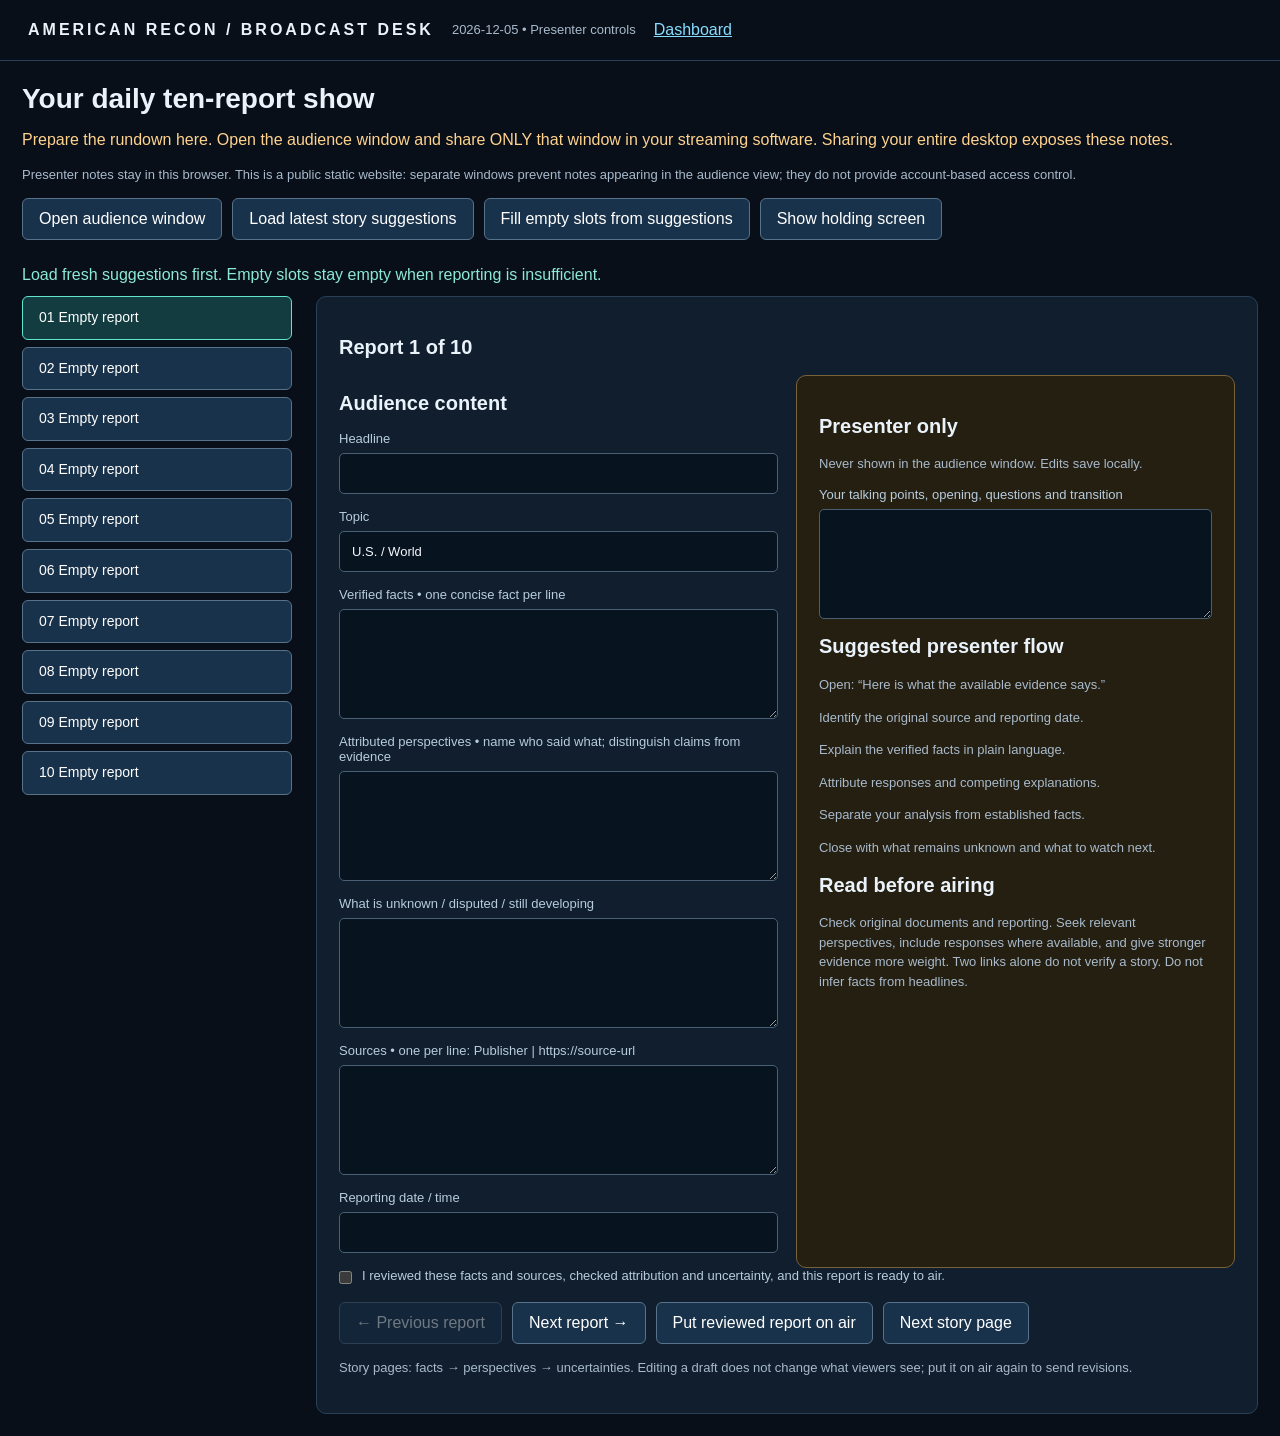
==== static/broadcast-desk.html @ 56f36a17 "Add daily broadcast desk with separate presenter and audience windows" ====
<!doctype html><html lang="en"><meta charset="utf-8"><meta name="viewport" content="width=device-width,initial-scale=1"><title>American Recon | Broadcast Desk</title>
<style>
:root{font-family:Arial,sans-serif;color:#eaf2fa;background:#080f19;color-scheme:dark}*{box-sizing:border-box}body{margin:0}button,input,textarea,select{font:inherit}button,a{touch-action:manipulation}button{background:#19324b;color:white;border:1px solid #57738a;padding:11px 16px;border-radius:6px;cursor:pointer}button:hover{background:#28516e}button:disabled{opacity:.4;cursor:default}header{padding:20px 28px;border-bottom:1px solid #294058;display:flex;align-items:center;gap:18px;flex-wrap:wrap}header b{letter-spacing:3px}small,.muted{color:#a8bacb;font-size:13px;line-height:1.5}a{color:#87ddff}main{padding:22px;max-width:1600px;margin:auto}.toolbar{display:flex;gap:10px;flex-wrap:wrap;margin:14px 0}.layout{display:grid;grid-template-columns:270px 1fr;gap:24px}nav{display:flex;flex-direction:column;gap:7px}nav button{text-align:left;font-size:14px;line-height:1.4}nav button[aria-current=true]{border-color:#60e5cf;background:#123c40}.panel{background:#101e2d;border:1px solid #294158;border-radius:10px;padding:22px}.editor{display:grid;grid-template-columns:1fr 1fr;gap:18px}label{display:block;font-size:13px;color:#b7ccdd;margin-bottom:15px}input,textarea{display:block;width:100%;background:#07131f;color:#f5f8ff;border:1px solid #496074;padding:12px;border-radius:5px;margin-top:7px}textarea{min-height:110px;resize:vertical}.note{background:#251f12;border-color:#79623a}h1{font-size:28px;margin:0}h2{font-size:20px}.status{padding:12px 0;min-height:38px;color:#8ce9d6}.warning{color:#ffd28d}.review{display:flex;gap:10px;align-items:start}.review input{width:auto;margin:3px 0}.stage{min-height:100vh;background:#eff3f5;color:#102234;display:flex;flex-direction:column}.stage header{background:#071b2e;color:white;border-bottom:6px solid #c83440;justify-content:space-between}.stage main{width:100%;padding:42px 6vw;flex:1}.stage h1{font-size:clamp(32px,4.5vw,72px);max-width:1300px;line-height:1.1;letter-spacing:-1px;margin:18px 0 30px}.stage h2{font-size:24px;color:#163c57}.stage p,.stage li{font-size:clamp(20px,2vw,31px);line-height:1.45}.stage ul{padding-left:30px}.stage .perspective{border-left:5px solid #567a94;padding-left:20px}.stage footer{padding:16px 6vw;background:#102d46;color:#dce8ef;display:flex;gap:20px;justify-content:space-between}.stage small{color:inherit}.stage a{color:#174a6a}.stage .sources{font-size:17px;display:flex;gap:18px;flex-wrap:wrap}.stage .caution{font-size:19px;color:#644b25}.stage .badge{font-weight:bold;letter-spacing:2px;font-size:15px;color:#31596f}.stage .hold{margin-top:14vh}.stage .hold p{color:#456}.stage .page{max-width:1250px}.stage .page[hidden]{display:none}.kbd{font-family:monospace}.safe{color:#80ead2}@media(max-width:850px){.layout,.editor{grid-template-columns:1fr}nav{max-height:220px;overflow:auto}.stage main{padding:25px}.stage footer{padding:15px}header{padding:16px}}
</style>
<body><div id="app"></div><script>
(()=>{'use strict';
const root=document.getElementById('app'),stageToken=new URLSearchParams(location.hash.slice(1)).get('stage');
const el=(tag,text,parent,cls)=>{const n=document.createElement(tag);if(text)n.textContent=text;if(cls)n.className=cls;if(parent)parent.append(n);return n};
const clean=v=>String(v||'').slice(0,6000),url=v=>{try{const u=new URL(v);return ['https:','http:'].includes(u.protocol)?u.href:''}catch{return ''}};
function sourceLines(s){return clean(s).split('\n').map(x=>{const i=x.indexOf('|');return {label:(i<0?'Source':x.slice(0,i)).trim(),url:url(i<0?x.trim():x.slice(i+1).trim())}}).filter(x=>x.url).slice(0,8)}
function bullets(s,p){const u=el('ul','',p);clean(s).split('\n').filter(x=>x.trim()).forEach(x=>el('li',x.trim(),u))}
function audience(s){root.replaceChildren();root.className='stage';const h=el('header','',root);el('b','AMERICAN RECON',h);el('span',s?.date||'BROADCAST',h);const m=el('main','',root);if(!s||s.hold){const box=el('div','',m,'hold');el('div','INDEPENDENT NEWS BRIEFING',box,'badge');el('h1','American Recon Daily Briefing',box);el('p','The next report will appear here.',box)}else{el('div','REPORT '+s.number+' / 10  •  '+s.topic,m,'badge');el('h1',clean(s.title),m);const box=el('section','',m,'page');if(s.page===0){el('h2','What is established',box);bullets(s.facts,box)}else if(s.page===1){el('h2','Statements and perspectives',box);el('p',clean(s.views)||'No additional attributed perspectives included.',box,'perspective')}else{el('h2','What remains unclear',box);el('p',clean(s.unknown)||'No additional uncertainty entered by the presenter.',box,'caution')}const sources=el('div','',m,'sources');for(const a of s.sources||[]){const link=el('a',clean(a.label),sources);link.href=url(a.url);link.target='_blank';link.rel='noopener noreferrer'}el('p','Reporting date: '+clean(s.published||'See linked sources'),m,'caution')}
const f=el('footer','',root);el('span','FACTS • SOURCES • CONTEXT',f);el('small',s?.hold?'Awaiting presenter':s?'Source links shown for review. Commentary is the presenter’s.':'Awaiting presenter',f)}
if(stageToken){audience(null);const ch=new BroadcastChannel('ar-show-'+stageToken);ch.onmessage=e=>{if(e.data?.type==='story')audience(e.data.payload)};ch.postMessage({type:'ready'});setInterval(()=>ch.postMessage({type:'ready'}),5000);return}
const day=()=>new Intl.DateTimeFormat('en-CA',{timeZone:'America/New_York',year:'numeric',month:'2-digit',day:'2-digit'}).format(new Date());
let date=day(),key='ar-rundown-v1-'+date,selected=0,page=0,live=null,channel=null,windowRef=null,drafts=[],available=[];
const empty=()=>({title:'',topic:'U.S. / World',facts:'',views:'',unknown:'',sources:'',published:'',notes:'',approved:false});
try{drafts=JSON.parse(localStorage.getItem(key)||'[]')}catch{}if(!Array.isArray(drafts))drafts=[];drafts=Array.from({length:10},(_,i)=>({...empty(),...drafts[i]}));
function save(){try{localStorage.setItem(key,JSON.stringify(drafts));status.textContent='Saved on this browser • '+date}catch{status.textContent='Browser storage unavailable. Keep this window open; changes are not saved.'}}
el('header','',root);const header=root.firstChild;el('b','AMERICAN RECON / BROADCAST DESK',header);el('small',date+' • Presenter controls',header);const home=el('a','Dashboard',header);home.href='./index.html';const main=el('main','',root);el('h1','Your daily ten-report show',main);el('p','Prepare the rundown here. Open the audience window and share ONLY that window in your streaming software. Sharing your entire desktop exposes these notes.',main,'warning');el('p','Presenter notes stay in this browser. This is a public static website: separate windows prevent notes appearing in the audience view; they do not provide account-based access control.',main,'muted');
const tools=el('div','',main,'toolbar');const open=el('button','Open audience window',tools),load=el('button','Load latest story suggestions',tools),fill=el('button','Fill empty slots from suggestions',tools),hold=el('button','Show holding screen',tools);const status=el('div','Ready. Review each story before putting it on air.',main,'status');const layout=el('div','',main,'layout'),nav=el('nav','',layout),panel=el('section','',layout,'panel');const selection=el('h2','',panel);const editor=el('div','',panel,'editor'),publicBox=el('div','',editor),privateBox=el('div','',editor,'panel note');el('h2','Audience content',publicBox);el('h2','Presenter only',privateBox);el('p','Never shown in the audience window. Edits save locally.',privateBox,'muted');
const fields={};function field(k,label,parent,multi=true){const l=el('label',label,parent),n=el(multi?'textarea':'input','',l);n.id='field-'+k;fields[k]=n;n.oninput=()=>{drafts[selected][k]=n.value;drafts[selected].approved=false;approve.checked=false;save();drawNav()};return n}
field('title','Headline',publicBox,false);field('topic','Topic',publicBox,false);field('facts','Verified facts • one concise fact per line',publicBox);field('views','Attributed perspectives • name who said what; distinguish claims from evidence',publicBox);field('unknown','What is unknown / disputed / still developing',publicBox);field('sources','Sources • one per line: Publisher | https://source-url',publicBox);field('published','Reporting date / time',publicBox,false);field('notes','Your talking points, opening, questions and transition',privateBox);const suggestions=el('div','',privateBox);el('h2','Read before airing',privateBox);el('p','Check original documents and reporting. Seek relevant perspectives, include responses where available, and give stronger evidence more weight. Two links alone do not verify a story. Do not infer facts from headlines.',privateBox,'muted');const lab=el('label','',panel,'review'),approve=el('input','',lab);approve.type='checkbox';el('span','I reviewed these facts and sources, checked attribution and uncertainty, and this report is ready to air.',lab);approve.onchange=()=>{drafts[selected].approved=approve.checked;save();drawNav()};
const controls=el('div','',panel,'toolbar');const prev=el('button','← Previous report',controls),next=el('button','Next report →',controls),air=el('button','Put reviewed report on air',controls),step=el('button','Next story page',controls);el('p','Story pages: facts → perspectives → uncertainties. Editing a draft does not change what viewers see; put it on air again to send revisions.',panel,'muted');
function drawNav(){nav.replaceChildren();drafts.forEach((d,i)=>{const b=el('button',String(i+1).padStart(2,'0')+' '+(d.approved?'✓ ':'')+(d.title||'Empty report'),nav);b.setAttribute('aria-current',String(i===selected));b.onclick=()=>{selected=i;draw()}})}
function draw(){drawNav();selection.textContent='Report '+(selected+1)+' of 10';for(const [k,n]of Object.entries(fields))n.value=drafts[selected][k]||'';approve.checked=!!drafts[selected].approved;prev.disabled=selected===0;next.disabled=selected===9;suggestions.replaceChildren();el('h2','Suggested presenter flow',suggestions);['Open: “Here is what the available evidence says.”','Identify the original source and reporting date.','Explain the verified facts in plain language.','Attribute responses and competing explanations.','Separate your analysis from established facts.','Close with what remains unknown and what to watch next.'].forEach(x=>el('p',x,suggestions,'muted'))}
function send(){if(channel&&live)channel.postMessage({type:'story',payload:live})}
open.onclick=()=>{if(windowRef&&!windowRef.closed){windowRef.focus();return}if(!channel){const token=crypto.randomUUID();channel=new BroadcastChannel('ar-show-'+token);channel.token=token;channel.onmessage=e=>{if(e.data?.type==='ready')send()}}windowRef=window.open('./broadcast-desk.html#stage='+channel.token,'ar-audience','popup,width=1280,height=720');if(!windowRef){status.textContent='Allow pop-ups for this site, then click Open audience window again.';return}if(!live)live={hold:true,date};status.textContent='Audience window opened. Share that WINDOW only; do a recording test before going live.'};
hold.onclick=()=>{live={hold:true,date};send();status.textContent='Holding screen sent to audience.'};prev.onclick=()=>{selected=Math.max(0,selected-1);draw()};next.onclick=()=>{selected=Math.min(9,selected+1);draw()};
air.onclick=()=>{const d=drafts[selected],sources=sourceLines(d.sources),domains=new Set(sources.map(s=>new URL(s.url).hostname.replace(/^www\./,'')));if(!d.approved||!d.title.trim()||!d.facts.trim()||!d.unknown.trim()||domains.size<2){status.textContent='Before airing: enter headline, verified facts, uncertainty, links from at least two domains, and check the review box.';return}if(!windowRef||windowRef.closed){status.textContent='Open the audience window first.';return}page=0;live={date,number:selected+1,topic:clean(d.topic),title:clean(d.title),facts:clean(d.facts),views:clean(d.views),unknown:clean(d.unknown),published:clean(d.published),sources,page};send();status.textContent='ON AIR • Report '+(selected+1)+' • Facts page. Notes were not sent.'};step.onclick=()=>{if(!live||live.hold)return;page=(page+1)%3;live.page=page;send();status.textContent='ON AIR • '+['Facts','Perspectives','Uncertainties'][page]};
async function collect(){load.disabled=true;status.textContent='Checking the latest published collection…';try{let r=await fetch('./dashboard.json?t='+Date.now(),{cache:'no-store',signal:AbortSignal.timeout(20000)});if(!r.ok)throw Error('Collection HTTP '+r.status);const data=await r.json(),stamp=Date.parse(data.updated_at);if(!Number.isFinite(stamp)||Date.now()-stamp>3600000||stamp>Date.now()+300000)throw Error('Collection is stale or timestamp invalid');const seen=new Set();available=(data.intelligence?.articles||[]).filter(a=>{const t=Date.parse(a.published_at),u=url(a.url),k=clean(a.title).toLowerCase().replace(/[^a-z0-9]/g,'');if(a.stale||!u||!k||seen.has(k)||!Number.isFinite(t)||Date.now()-t>86400000||t>Date.now()+300000)return false;seen.add(k);return true}).sort((a,b)=>Date.parse(b.published_at)-Date.parse(a.published_at));status.textContent=available.length+' recent headline suggestions • collection '+new Date(stamp).toLocaleString()+'. Suggestions are unverified drafts, not completed reports.'}catch(e){available=[];status.textContent='Could not load fresh suggestions: '+e.message+'. Saved rundown retained.'}finally{load.disabled=false}}
load.onclick=collect;fill.onclick=()=>{if(!available.length){status.textContent='Load fresh suggestions first. Empty slots stay empty when reporting is insufficient.';return}let added=0;const counts={},used=new Set(drafts.filter(d=>d.title).map(d=>d.title.toLowerCase()));for(const a of available){const slot=drafts.findIndex(d=>!d.title.trim());if(slot<0)break;const source=a.source||new URL(a.url).hostname,topic=a.topics?.[0]||'General';if((counts[source]||0)>=2||used.has(a.title.toLowerCase()))continue;const words=new Set(a.title.toLowerCase().match(/[a-z]{4,}/g)||[]);if(drafts.some(d=>{const w=new Set(d.title.toLowerCase().match(/[a-z]{4,}/g)||[]);return w.size&&[...words].filter(x=>w.has(x)).length/Math.max(words.size,w.size)>.65}))continue;drafts[slot]={...empty(),title:a.title,topic,sources:source+' | '+a.url,published:a.published_at,notes:'DRAFT — verify the full report before airing.\nOpening: '+source+' reports: '+a.title+'\nFind the primary document and independent corroboration.\nWho is affected? What is the response?\nWhat evidence supports each claim? What is still unknown?\nTransition: Explain why the next report matters.'};used.add(a.title.toLowerCase());counts[source]=(counts[source]||0)+1;added++}save();draw();status.textContent='Added '+added+' draft suggestions. No stories were changed on air. Fill facts, perspectives, uncertainties and sources before review.'};
window.addEventListener('beforeunload',()=>{if(channel){live={hold:true,date};send()}});draw();collect().then(()=>{if(drafts.some(d=>!d.title.trim()))fill.onclick()});
})();
</script></body></html>
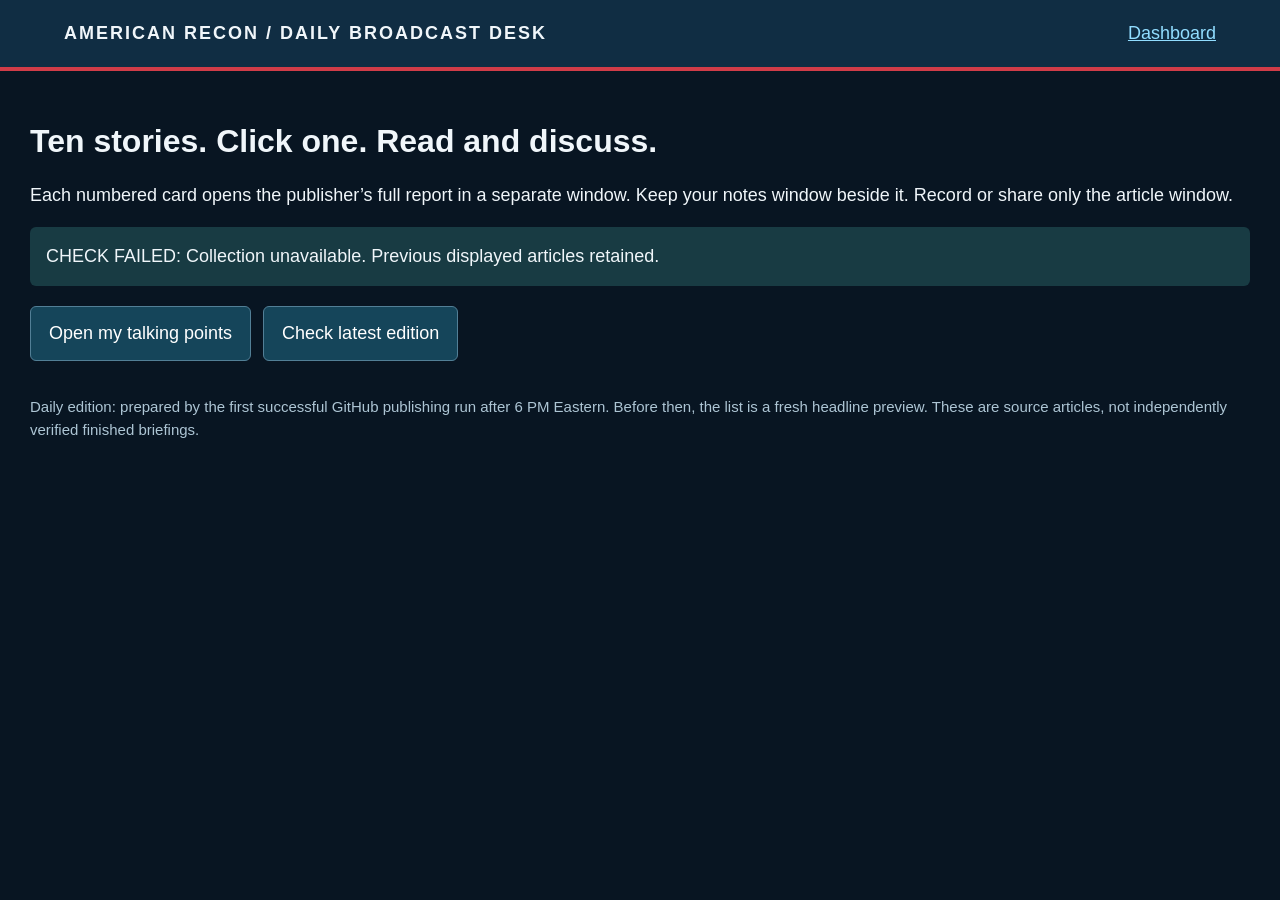
==== commit 79c035ea: "Simplify broadcast desk and prepare daily source rundown after 6PM Eastern" ====
--- a/static/broadcast-desk.html
+++ b/static/broadcast-desk.html
@@ -1,35 +1,11 @@
-<!doctype html><html lang="en"><meta charset="utf-8"><meta name="viewport" content="width=device-width,initial-scale=1"><title>American Recon | Broadcast Desk</title>
-<style>
-:root{font-family:Arial,sans-serif;color:#eaf2fa;background:#080f19;color-scheme:dark}*{box-sizing:border-box}body{margin:0}button,input,textarea,select{font:inherit}button,a{touch-action:manipulation}button{background:#19324b;color:white;border:1px solid #57738a;padding:11px 16px;border-radius:6px;cursor:pointer}button:hover{background:#28516e}button:disabled{opacity:.4;cursor:default}header{padding:20px 28px;border-bottom:1px solid #294058;display:flex;align-items:center;gap:18px;flex-wrap:wrap}header b{letter-spacing:3px}small,.muted{color:#a8bacb;font-size:13px;line-height:1.5}a{color:#87ddff}main{padding:22px;max-width:1600px;margin:auto}.toolbar{display:flex;gap:10px;flex-wrap:wrap;margin:14px 0}.layout{display:grid;grid-template-columns:270px 1fr;gap:24px}nav{display:flex;flex-direction:column;gap:7px}nav button{text-align:left;font-size:14px;line-height:1.4}nav button[aria-current=true]{border-color:#60e5cf;background:#123c40}.panel{background:#101e2d;border:1px solid #294158;border-radius:10px;padding:22px}.editor{display:grid;grid-template-columns:1fr 1fr;gap:18px}label{display:block;font-size:13px;color:#b7ccdd;margin-bottom:15px}input,textarea{display:block;width:100%;background:#07131f;color:#f5f8ff;border:1px solid #496074;padding:12px;border-radius:5px;margin-top:7px}textarea{min-height:110px;resize:vertical}.note{background:#251f12;border-color:#79623a}h1{font-size:28px;margin:0}h2{font-size:20px}.status{padding:12px 0;min-height:38px;color:#8ce9d6}.warning{color:#ffd28d}.review{display:flex;gap:10px;align-items:start}.review input{width:auto;margin:3px 0}.stage{min-height:100vh;background:#eff3f5;color:#102234;display:flex;flex-direction:column}.stage header{background:#071b2e;color:white;border-bottom:6px solid #c83440;justify-content:space-between}.stage main{width:100%;padding:42px 6vw;flex:1}.stage h1{font-size:clamp(32px,4.5vw,72px);max-width:1300px;line-height:1.1;letter-spacing:-1px;margin:18px 0 30px}.stage h2{font-size:24px;color:#163c57}.stage p,.stage li{font-size:clamp(20px,2vw,31px);line-height:1.45}.stage ul{padding-left:30px}.stage .perspective{border-left:5px solid #567a94;padding-left:20px}.stage footer{padding:16px 6vw;background:#102d46;color:#dce8ef;display:flex;gap:20px;justify-content:space-between}.stage small{color:inherit}.stage a{color:#174a6a}.stage .sources{font-size:17px;display:flex;gap:18px;flex-wrap:wrap}.stage .caution{font-size:19px;color:#644b25}.stage .badge{font-weight:bold;letter-spacing:2px;font-size:15px;color:#31596f}.stage .hold{margin-top:14vh}.stage .hold p{color:#456}.stage .page{max-width:1250px}.stage .page[hidden]{display:none}.kbd{font-family:monospace}.safe{color:#80ead2}@media(max-width:850px){.layout,.editor{grid-template-columns:1fr}nav{max-height:220px;overflow:auto}.stage main{padding:25px}.stage footer{padding:15px}header{padding:16px}}
-</style>
-<body><div id="app"></div><script>
-(()=>{'use strict';
-const root=document.getElementById('app'),stageToken=new URLSearchParams(location.hash.slice(1)).get('stage');
-const el=(tag,text,parent,cls)=>{const n=document.createElement(tag);if(text)n.textContent=text;if(cls)n.className=cls;if(parent)parent.append(n);return n};
-const clean=v=>String(v||'').slice(0,6000),url=v=>{try{const u=new URL(v);return ['https:','http:'].includes(u.protocol)?u.href:''}catch{return ''}};
-function sourceLines(s){return clean(s).split('\n').map(x=>{const i=x.indexOf('|');return {label:(i<0?'Source':x.slice(0,i)).trim(),url:url(i<0?x.trim():x.slice(i+1).trim())}}).filter(x=>x.url).slice(0,8)}
-function bullets(s,p){const u=el('ul','',p);clean(s).split('\n').filter(x=>x.trim()).forEach(x=>el('li',x.trim(),u))}
-function audience(s){root.replaceChildren();root.className='stage';const h=el('header','',root);el('b','AMERICAN RECON',h);el('span',s?.date||'BROADCAST',h);const m=el('main','',root);if(!s||s.hold){const box=el('div','',m,'hold');el('div','INDEPENDENT NEWS BRIEFING',box,'badge');el('h1','American Recon Daily Briefing',box);el('p','The next report will appear here.',box)}else{el('div','REPORT '+s.number+' / 10  •  '+s.topic,m,'badge');el('h1',clean(s.title),m);const box=el('section','',m,'page');if(s.page===0){el('h2','What is established',box);bullets(s.facts,box)}else if(s.page===1){el('h2','Statements and perspectives',box);el('p',clean(s.views)||'No additional attributed perspectives included.',box,'perspective')}else{el('h2','What remains unclear',box);el('p',clean(s.unknown)||'No additional uncertainty entered by the presenter.',box,'caution')}const sources=el('div','',m,'sources');for(const a of s.sources||[]){const link=el('a',clean(a.label),sources);link.href=url(a.url);link.target='_blank';link.rel='noopener noreferrer'}el('p','Reporting date: '+clean(s.published||'See linked sources'),m,'caution')}
-const f=el('footer','',root);el('span','FACTS • SOURCES • CONTEXT',f);el('small',s?.hold?'Awaiting presenter':s?'Source links shown for review. Commentary is the presenter’s.':'Awaiting presenter',f)}
-if(stageToken){audience(null);const ch=new BroadcastChannel('ar-show-'+stageToken);ch.onmessage=e=>{if(e.data?.type==='story')audience(e.data.payload)};ch.postMessage({type:'ready'});setInterval(()=>ch.postMessage({type:'ready'}),5000);return}
-const day=()=>new Intl.DateTimeFormat('en-CA',{timeZone:'America/New_York',year:'numeric',month:'2-digit',day:'2-digit'}).format(new Date());
-let date=day(),key='ar-rundown-v1-'+date,selected=0,page=0,live=null,channel=null,windowRef=null,drafts=[],available=[];
-const empty=()=>({title:'',topic:'U.S. / World',facts:'',views:'',unknown:'',sources:'',published:'',notes:'',approved:false});
-try{drafts=JSON.parse(localStorage.getItem(key)||'[]')}catch{}if(!Array.isArray(drafts))drafts=[];drafts=Array.from({length:10},(_,i)=>({...empty(),...drafts[i]}));
-function save(){try{localStorage.setItem(key,JSON.stringify(drafts));status.textContent='Saved on this browser • '+date}catch{status.textContent='Browser storage unavailable. Keep this window open; changes are not saved.'}}
-el('header','',root);const header=root.firstChild;el('b','AMERICAN RECON / BROADCAST DESK',header);el('small',date+' • Presenter controls',header);const home=el('a','Dashboard',header);home.href='./index.html';const main=el('main','',root);el('h1','Your daily ten-report show',main);el('p','Prepare the rundown here. Open the audience window and share ONLY that window in your streaming software. Sharing your entire desktop exposes these notes.',main,'warning');el('p','Presenter notes stay in this browser. This is a public static website: separate windows prevent notes appearing in the audience view; they do not provide account-based access control.',main,'muted');
-const tools=el('div','',main,'toolbar');const open=el('button','Open audience window',tools),load=el('button','Load latest story suggestions',tools),fill=el('button','Fill empty slots from suggestions',tools),hold=el('button','Show holding screen',tools);const status=el('div','Ready. Review each story before putting it on air.',main,'status');const layout=el('div','',main,'layout'),nav=el('nav','',layout),panel=el('section','',layout,'panel');const selection=el('h2','',panel);const editor=el('div','',panel,'editor'),publicBox=el('div','',editor),privateBox=el('div','',editor,'panel note');el('h2','Audience content',publicBox);el('h2','Presenter only',privateBox);el('p','Never shown in the audience window. Edits save locally.',privateBox,'muted');
-const fields={};function field(k,label,parent,multi=true){const l=el('label',label,parent),n=el(multi?'textarea':'input','',l);n.id='field-'+k;fields[k]=n;n.oninput=()=>{drafts[selected][k]=n.value;drafts[selected].approved=false;approve.checked=false;save();drawNav()};return n}
-field('title','Headline',publicBox,false);field('topic','Topic',publicBox,false);field('facts','Verified facts • one concise fact per line',publicBox);field('views','Attributed perspectives • name who said what; distinguish claims from evidence',publicBox);field('unknown','What is unknown / disputed / still developing',publicBox);field('sources','Sources • one per line: Publisher | https://source-url',publicBox);field('published','Reporting date / time',publicBox,false);field('notes','Your talking points, opening, questions and transition',privateBox);const suggestions=el('div','',privateBox);el('h2','Read before airing',privateBox);el('p','Check original documents and reporting. Seek relevant perspectives, include responses where available, and give stronger evidence more weight. Two links alone do not verify a story. Do not infer facts from headlines.',privateBox,'muted');const lab=el('label','',panel,'review'),approve=el('input','',lab);approve.type='checkbox';el('span','I reviewed these facts and sources, checked attribution and uncertainty, and this report is ready to air.',lab);approve.onchange=()=>{drafts[selected].approved=approve.checked;save();drawNav()};
-const controls=el('div','',panel,'toolbar');const prev=el('button','← Previous report',controls),next=el('button','Next report →',controls),air=el('button','Put reviewed report on air',controls),step=el('button','Next story page',controls);el('p','Story pages: facts → perspectives → uncertainties. Editing a draft does not change what viewers see; put it on air again to send revisions.',panel,'muted');
-function drawNav(){nav.replaceChildren();drafts.forEach((d,i)=>{const b=el('button',String(i+1).padStart(2,'0')+' '+(d.approved?'✓ ':'')+(d.title||'Empty report'),nav);b.setAttribute('aria-current',String(i===selected));b.onclick=()=>{selected=i;draw()}})}
-function draw(){drawNav();selection.textContent='Report '+(selected+1)+' of 10';for(const [k,n]of Object.entries(fields))n.value=drafts[selected][k]||'';approve.checked=!!drafts[selected].approved;prev.disabled=selected===0;next.disabled=selected===9;suggestions.replaceChildren();el('h2','Suggested presenter flow',suggestions);['Open: “Here is what the available evidence says.”','Identify the original source and reporting date.','Explain the verified facts in plain language.','Attribute responses and competing explanations.','Separate your analysis from established facts.','Close with what remains unknown and what to watch next.'].forEach(x=>el('p',x,suggestions,'muted'))}
-function send(){if(channel&&live)channel.postMessage({type:'story',payload:live})}
-open.onclick=()=>{if(windowRef&&!windowRef.closed){windowRef.focus();return}if(!channel){const token=crypto.randomUUID();channel=new BroadcastChannel('ar-show-'+token);channel.token=token;channel.onmessage=e=>{if(e.data?.type==='ready')send()}}windowRef=window.open('./broadcast-desk.html#stage='+channel.token,'ar-audience','popup,width=1280,height=720');if(!windowRef){status.textContent='Allow pop-ups for this site, then click Open audience window again.';return}if(!live)live={hold:true,date};status.textContent='Audience window opened. Share that WINDOW only; do a recording test before going live.'};
-hold.onclick=()=>{live={hold:true,date};send();status.textContent='Holding screen sent to audience.'};prev.onclick=()=>{selected=Math.max(0,selected-1);draw()};next.onclick=()=>{selected=Math.min(9,selected+1);draw()};
-air.onclick=()=>{const d=drafts[selected],sources=sourceLines(d.sources),domains=new Set(sources.map(s=>new URL(s.url).hostname.replace(/^www\./,'')));if(!d.approved||!d.title.trim()||!d.facts.trim()||!d.unknown.trim()||domains.size<2){status.textContent='Before airing: enter headline, verified facts, uncertainty, links from at least two domains, and check the review box.';return}if(!windowRef||windowRef.closed){status.textContent='Open the audience window first.';return}page=0;live={date,number:selected+1,topic:clean(d.topic),title:clean(d.title),facts:clean(d.facts),views:clean(d.views),unknown:clean(d.unknown),published:clean(d.published),sources,page};send();status.textContent='ON AIR • Report '+(selected+1)+' • Facts page. Notes were not sent.'};step.onclick=()=>{if(!live||live.hold)return;page=(page+1)%3;live.page=page;send();status.textContent='ON AIR • '+['Facts','Perspectives','Uncertainties'][page]};
-async function collect(){load.disabled=true;status.textContent='Checking the latest published collection…';try{let r=await fetch('./dashboard.json?t='+Date.now(),{cache:'no-store',signal:AbortSignal.timeout(20000)});if(!r.ok)throw Error('Collection HTTP '+r.status);const data=await r.json(),stamp=Date.parse(data.updated_at);if(!Number.isFinite(stamp)||Date.now()-stamp>3600000||stamp>Date.now()+300000)throw Error('Collection is stale or timestamp invalid');const seen=new Set();available=(data.intelligence?.articles||[]).filter(a=>{const t=Date.parse(a.published_at),u=url(a.url),k=clean(a.title).toLowerCase().replace(/[^a-z0-9]/g,'');if(a.stale||!u||!k||seen.has(k)||!Number.isFinite(t)||Date.now()-t>86400000||t>Date.now()+300000)return false;seen.add(k);return true}).sort((a,b)=>Date.parse(b.published_at)-Date.parse(a.published_at));status.textContent=available.length+' recent headline suggestions • collection '+new Date(stamp).toLocaleString()+'. Suggestions are unverified drafts, not completed reports.'}catch(e){available=[];status.textContent='Could not load fresh suggestions: '+e.message+'. Saved rundown retained.'}finally{load.disabled=false}}
-load.onclick=collect;fill.onclick=()=>{if(!available.length){status.textContent='Load fresh suggestions first. Empty slots stay empty when reporting is insufficient.';return}let added=0;const counts={},used=new Set(drafts.filter(d=>d.title).map(d=>d.title.toLowerCase()));for(const a of available){const slot=drafts.findIndex(d=>!d.title.trim());if(slot<0)break;const source=a.source||new URL(a.url).hostname,topic=a.topics?.[0]||'General';if((counts[source]||0)>=2||used.has(a.title.toLowerCase()))continue;const words=new Set(a.title.toLowerCase().match(/[a-z]{4,}/g)||[]);if(drafts.some(d=>{const w=new Set(d.title.toLowerCase().match(/[a-z]{4,}/g)||[]);return w.size&&[...words].filter(x=>w.has(x)).length/Math.max(words.size,w.size)>.65}))continue;drafts[slot]={...empty(),title:a.title,topic,sources:source+' | '+a.url,published:a.published_at,notes:'DRAFT — verify the full report before airing.\nOpening: '+source+' reports: '+a.title+'\nFind the primary document and independent corroboration.\nWho is affected? What is the response?\nWhat evidence supports each claim? What is still unknown?\nTransition: Explain why the next report matters.'};used.add(a.title.toLowerCase());counts[source]=(counts[source]||0)+1;added++}save();draw();status.textContent='Added '+added+' draft suggestions. No stories were changed on air. Fill facts, perspectives, uncertainties and sources before review.'};
-window.addEventListener('beforeunload',()=>{if(channel){live={hold:true,date};send()}});draw();collect().then(()=>{if(drafts.some(d=>!d.title.trim()))fill.onclick()});
-})();
-</script></body></html>
+<!doctype html><html lang="en"><meta charset="utf-8"><meta name="viewport" content="width=device-width,initial-scale=1"><title>American Recon | Daily Broadcast Desk</title><style>*{box-sizing:border-box}body{margin:0;background:#081522;color:#f0f6fa;font:18px/1.5 Arial,sans-serif}header{padding:20px 5%;background:#102d43;border-bottom:4px solid #d03c48;display:flex;justify-content:space-between;gap:20px}header b{letter-spacing:2px}main{max-width:1400px;margin:auto;padding:30px}a{color:#91ddff}button{font:inherit;background:#15455a;color:#fff;padding:13px 18px;border:1px solid #527f96;border-radius:6px;cursor:pointer}button:hover{background:#246578}.bar{display:flex;gap:12px;flex-wrap:wrap;margin:20px 0}.grid{display:grid;grid-template-columns:1fr 1fr;gap:18px}.card{display:flex;flex-direction:column;align-items:start;text-align:left;padding:25px;min-height:200px;background:#102638;border:1px solid #385d74;border-top:3px solid #55d5bc;border-radius:8px}.card strong{font-size:23px;line-height:1.3;margin:14px 0}.card small{color:#b3cddd}.num{color:#75e4ce;letter-spacing:2px}.status{padding:16px;background:#183b43;border-radius:6px}.muted{color:#adc5d4;font-size:15px}h1{font-size:32px;line-height:1.2}.notes{max-width:950px;background:#1e231b;padding:30px;border:1px solid #69714b;margin-top:25px}.notes p{font-size:25px;line-height:1.6}.notes h2{color:#ecdb9e}.notes .muted{font-size:16px}@media(max-width:800px){.grid{grid-template-columns:1fr}main{padding:20px}.card strong{font-size:21px}}</style><body><div id="root"></div><script>
+(()=>{'use strict';const root=document.getElementById('root'),q=new URLSearchParams(location.hash.slice(1)),notesMode=q.get('notes'),channelName='ar-broadcast-simple-v1';const ch=new BroadcastChannel(channelName);const e=(tag,text,parent,cls)=>{const n=document.createElement(tag);n.textContent=text||'';if(cls)n.className=cls;if(parent)parent.append(n);return n};const safe=v=>{try{const u=new URL(v);return ['http:','https:'].includes(u.protocol)?u.href:''}catch{return ''}};const day=()=>new Intl.DateTimeFormat('en-CA',{timeZone:'America/New_York',year:'numeric',month:'2-digit',day:'2-digit'}).format(new Date());const header=e('header','',root);e('b','AMERICAN RECON / DAILY BROADCAST DESK',header);const home=e('a','Dashboard',header);home.href='./index.html';const main=e('main','',root);let selected=null,rows=[],notesWin=null,busy=false;
+function notes(r){main.replaceChildren();e('div','PRESENTER NOTES — KEEP THIS WINDOW OUT OF YOUR RECORDING',main,'num');if(!r){e('h1','Select a report in your Broadcast Desk',main);return}e('h1',r.title,main);const box=e('section','',main,'notes');e('h2','START HERE',box);e('p','Here is the next story. '+r.source+' reports: '+r.title,box);e('h2','READ THE REPORT',box);e('p','Use the original article for the details. Name the source when discussing its claims. A headline alone does not establish that a claim is true.',box,'muted');e('h2','ASK YOUR VIEWERS',box);const questions={economy:'How could this affect your household or your job?',conflict:'What should America’s priority be in this situation?',unrest:'How should officials respond while protecting people’s rights?',health:'What information would help you understand this health issue?',weather:'Are you affected, and what preparations are you making?',infrastructure:'What would help your community prepare for a disruption?'};e('p',questions[r.topic]||'What do you think about this development, and what questions should reporters ask next?',box);e('h2','CLOSE AND MOVE ON',box);e('p','That is what this source is reporting. We will watch for further confirmed developments. Let’s move to the next report.',box);e('p','Published: '+new Date(r.published_at).toLocaleString()+' • These are presentation prompts, not a researched fact-check or a full script.',box,'muted')}
+if(notesMode){notes(null);ch.onmessage=x=>{if(x.data?.type==='selected')notes(x.data.report)};ch.postMessage({type:'ready'});setInterval(()=>ch.postMessage({type:'ready'}),5000);return}
+e('h1','Ten stories. Click one. Read and discuss.',main);e('p','Each numbered card opens the publisher’s full report in a separate window. Keep your notes window beside it. Record or share only the article window.',main);const status=e('div','Loading source reports…',main,'status'),bar=e('div','',main,'bar'),open=e('button','Open my talking points',bar),refresh=e('button','Check latest edition',bar),grid=e('div','',main,'grid');e('p','Daily edition: prepared by the first successful GitHub publishing run after 6 PM Eastern. Before then, the list is a fresh headline preview. These are source articles, not independently verified finished briefings.',main,'muted');
+ch.onmessage=x=>{if(x.data?.type==='ready'&&selected)ch.postMessage({type:'selected',report:selected})};open.onclick=()=>{if(notesWin&&!notesWin.closed){notesWin.focus();return}notesWin=window.open('./broadcast-desk.html#notes=1','ar-presenter-notes','popup,width=720,height=900');if(!notesWin)status.textContent='Allow pop-ups for this site to open your separate notes window.'};
+function draw(){grid.replaceChildren();rows.forEach((r,i)=>{const b=e('button','',grid,'card');e('span','REPORT '+String(i+1).padStart(2,'0'),b,'num');e('strong',r.title,b);e('small',r.source+' • '+new Date(r.published_at).toLocaleString(),b);e('small','CLICK TO OPEN FULL SOURCE REPORT →',b);b.onclick=()=>{selected=r;ch.postMessage({type:'selected',report:r});const w=window.open(safe(r.url),'ar-source-report');if(!w)status.textContent='Allow pop-ups, then select the report again.'}})}
+function recent(items){const seen=new Set(),counts={};return items.filter(a=>{const u=safe(a.url),t=Date.parse(a.published_at),k=String(a.title||'').toLowerCase().replace(/[^a-z0-9]/g,'');if(!u||!k||seen.has(k)||a.stale||!Number.isFinite(t)||Date.now()-t>86400000||t>Date.now()+300000||(counts[a.source]||0)>=2)return false;seen.add(k);counts[a.source]=(counts[a.source]||0)+1;return true}).slice(0,10)}
+async function load(){if(busy)return;busy=true;refresh.disabled=true;try{let d=null;try{const r=await fetch('./broadcast-rundown.json?t='+Date.now(),{cache:'no-store',signal:AbortSignal.timeout(15000)});if(r.ok)d=await r.json()}catch{}if(d?.show_date===day()&&Array.isArray(d.reports)&&d.reports.length&&d.reports.every(r=>safe(r.url)&&r.title&&r.source&&Number.isFinite(Date.parse(r.published_at)))){rows=d.reports.slice(0,10);status.textContent='DAILY EDITION • '+d.show_date+' • '+rows.length+' source reports • Prepared '+new Date(d.prepared_at).toLocaleString()}else{const r=await fetch('./dashboard.json?t='+Date.now(),{cache:'no-store',signal:AbortSignal.timeout(20000)});if(!r.ok)throw Error('Collection unavailable');const data=await r.json(),t=Date.parse(data.updated_at);if(!Number.isFinite(t)||Date.now()-t>3600000||t>Date.now()+300000)throw Error('Collection is stale');rows=recent((data.intelligence?.articles||[]).sort((a,b)=>Date.parse(b.published_at)-Date.parse(a.published_at)));status.textContent='PREVIEW • '+rows.length+' recent source reports • Today’s 6 PM edition has not been published yet.'}draw()}catch(error){status.textContent='CHECK FAILED: '+error.message+'. Previous displayed articles retained.'}finally{busy=false;refresh.disabled=false}}
+refresh.onclick=load;load();setInterval(load,60000);
+})();</script></body></html>
